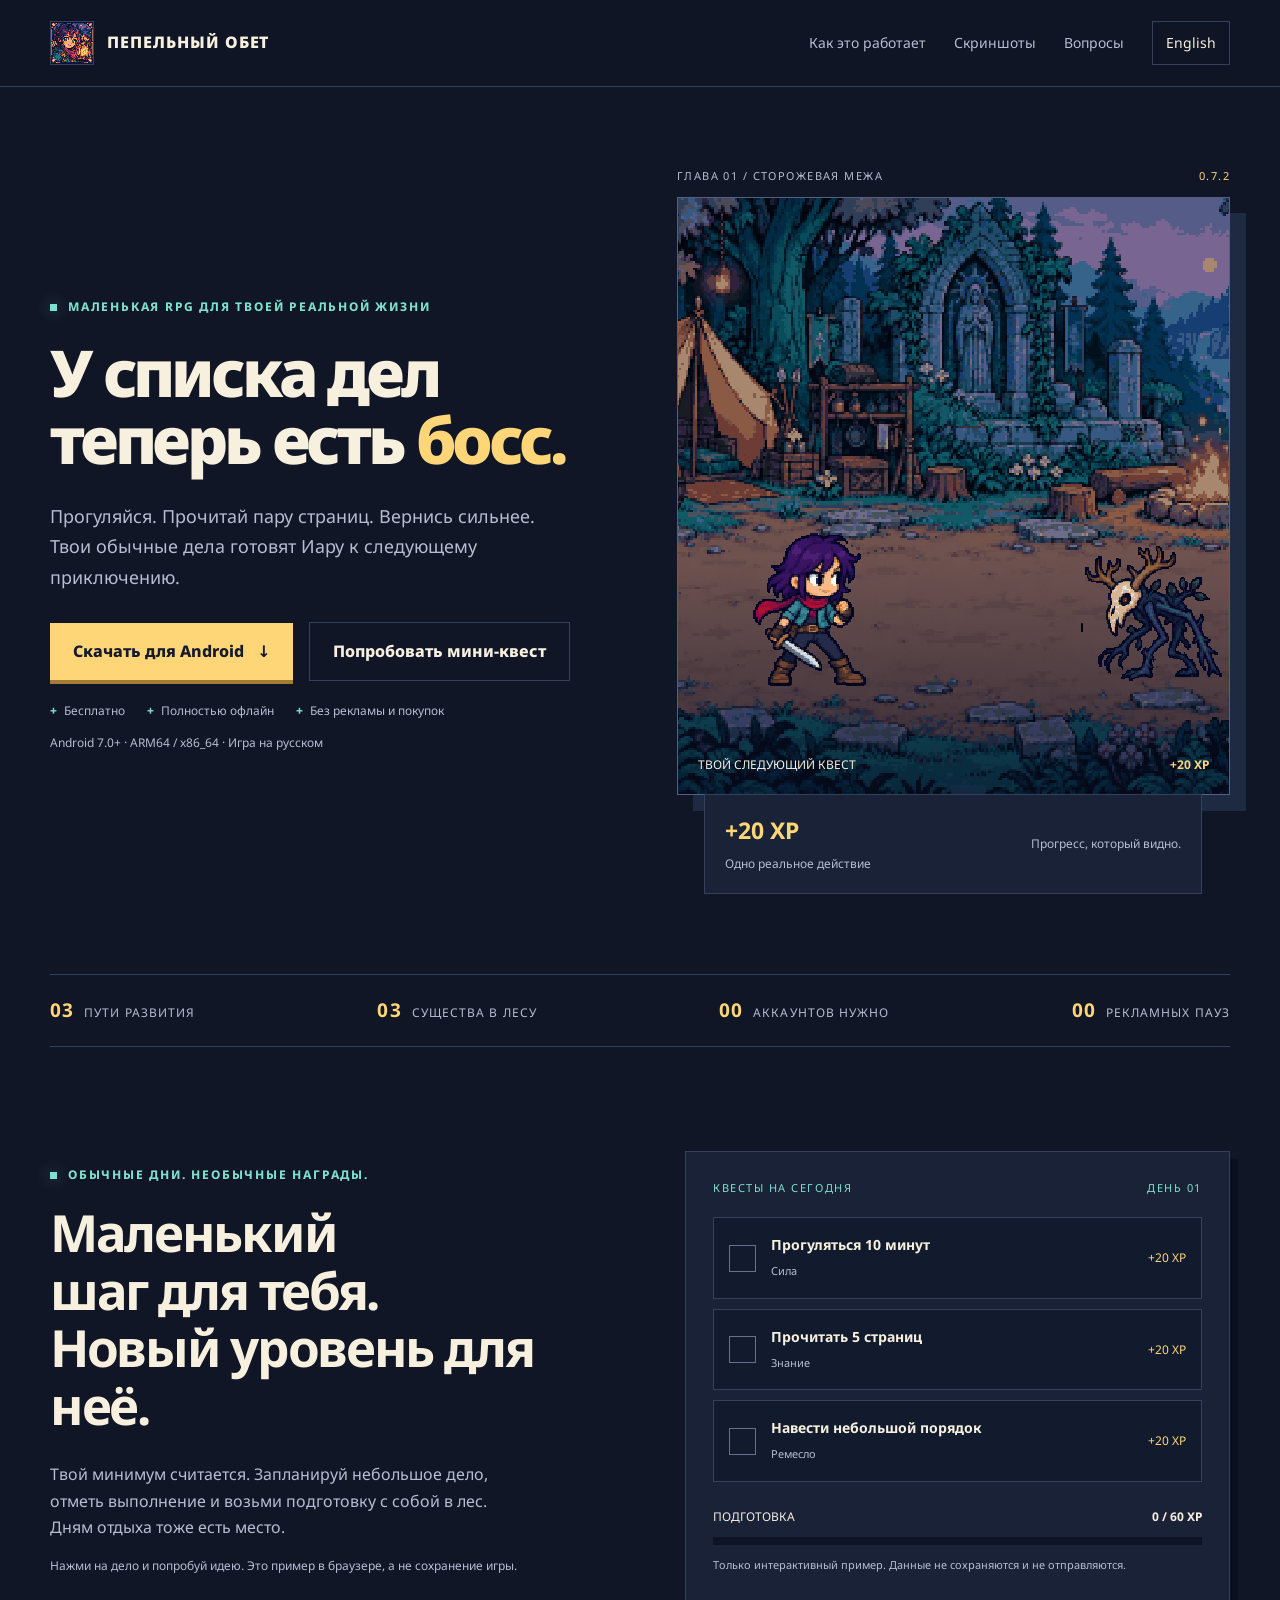
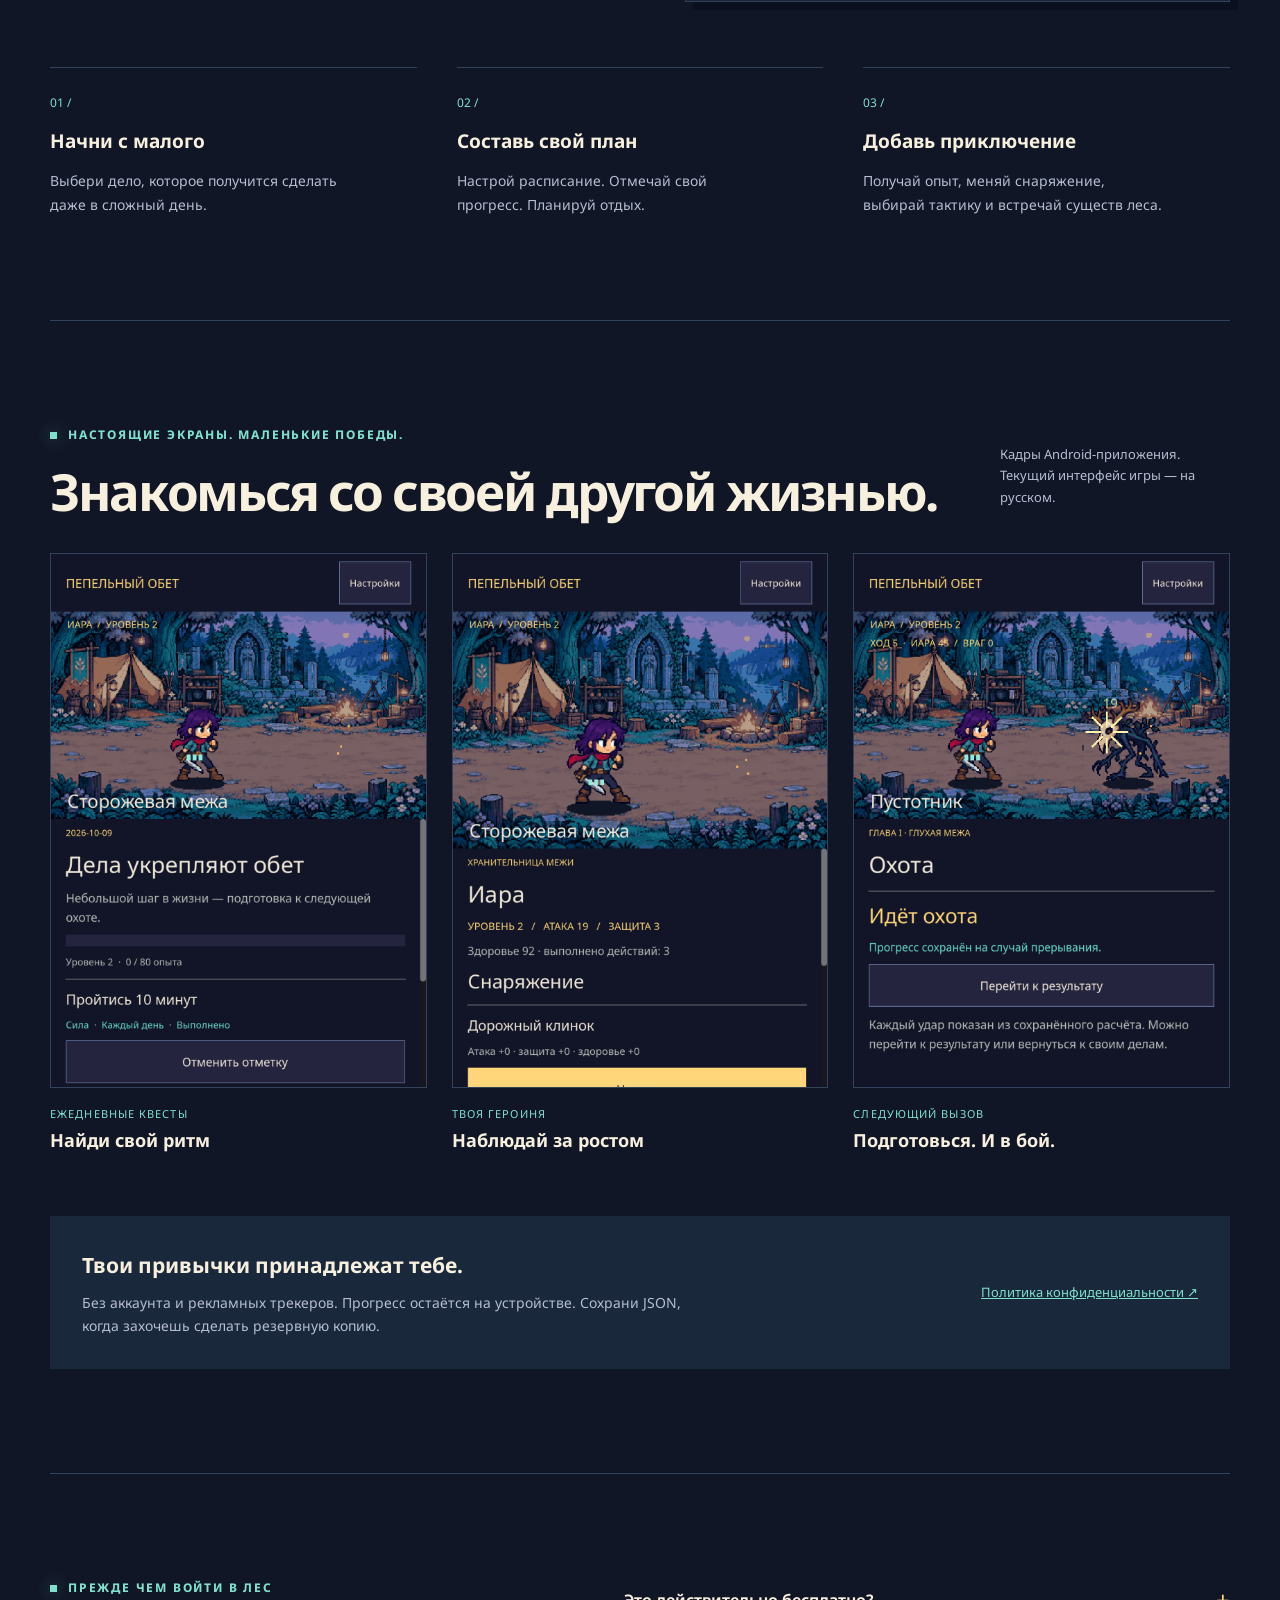
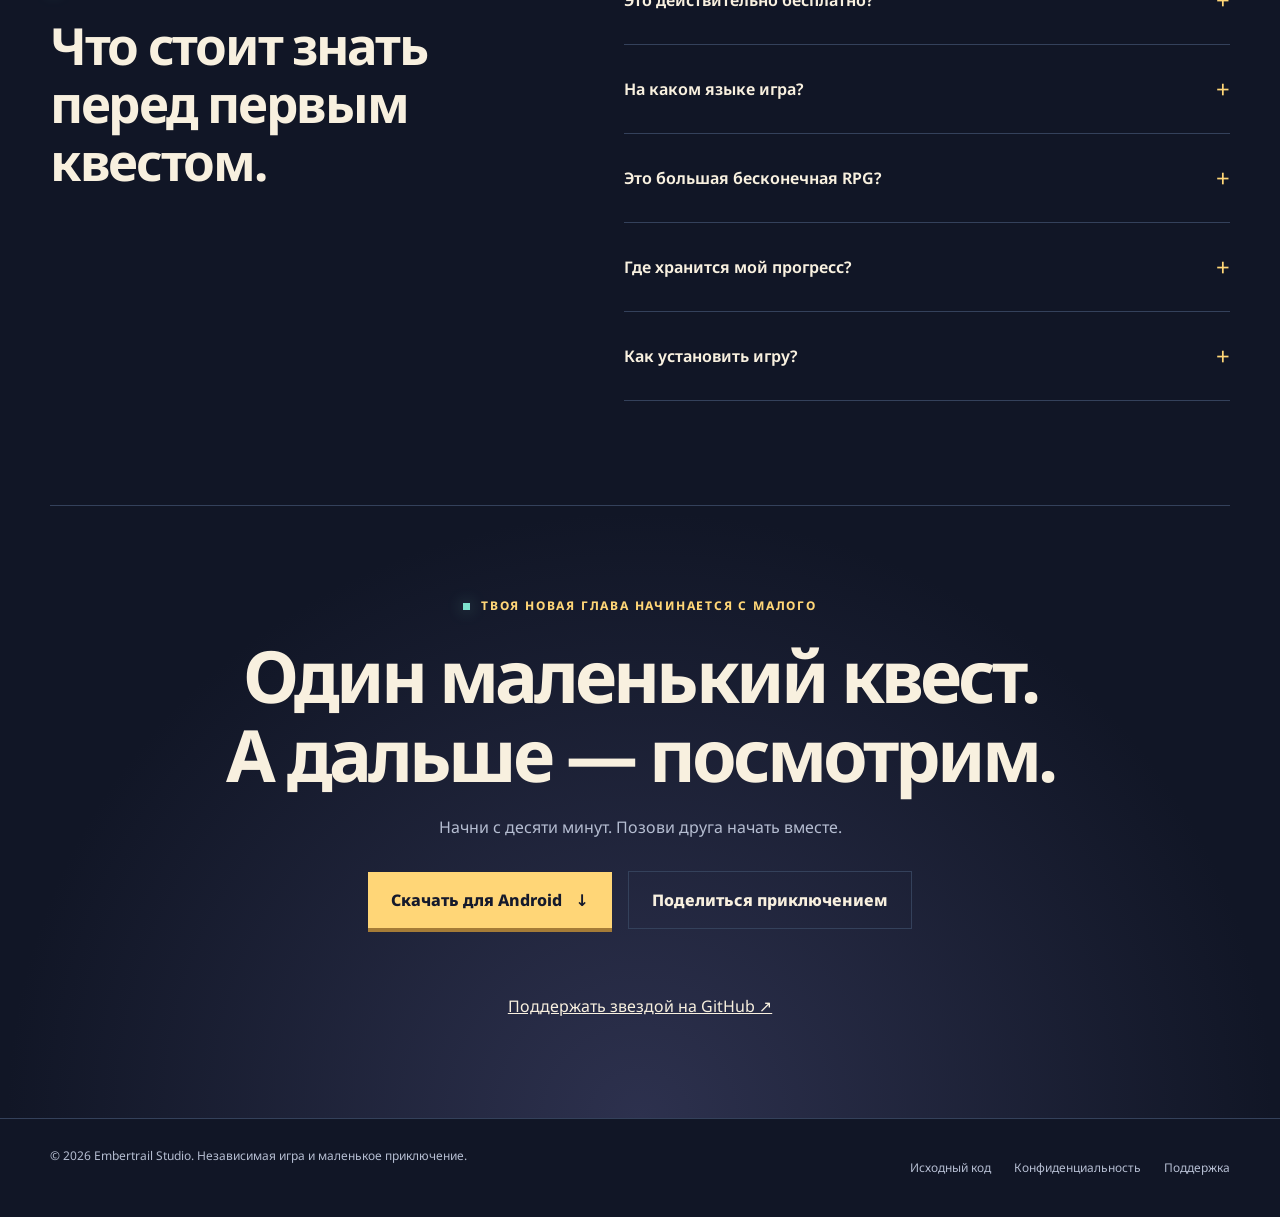
==== docs/ru/index.html @ c3248c34 "Create bilingual game landing and refresh GitHub presentation" ====
<!doctype html>
<html lang="ru">
<head>
<meta charset="utf-8"><meta name="viewport" content="width=device-width,initial-scale=1"><meta name="theme-color" content="#111626">
<title>Пепельный обет — у списка дел теперь есть босс.</title>
<meta name="description" content="Превращай реальные привычки в победы пиксельного героя. Бесплатная офлайн RPG для Android без рекламы и покупок.">
<link rel="canonical" href="https://edrystarz.github.io/ashen-oath/ru/">
<link rel="alternate" hreflang="en" href="https://edrystarz.github.io/ashen-oath/"><link rel="alternate" hreflang="ru" href="https://edrystarz.github.io/ashen-oath/ru/">
<meta property="og:type" content="website"><meta property="og:title" content="Пепельный обет — у списка дел теперь есть босс."><meta property="og:description" content="Маленькие реальные шаги. Победы пиксельного героя. Бесплатная офлайн RPG для Android."><meta property="og:url" content="https://edrystarz.github.io/ashen-oath/ru/"><meta property="og:image" content="https://edrystarz.github.io/ashen-oath/site-assets/social-card.png"><meta name="twitter:card" content="summary_large_image">
<link rel="icon" href="../site-assets/icon.png"><link rel="stylesheet" href="../site.css"><script src="../site.js" defer></script>
</head>
<body id="top" data-copied="Ссылка скопирована. Отправь её своей команде." data-share-fallback="Скопируй адрес и поделись приключением:">
<a class="skip" href="#main">Перейти к содержимому</a>
<header><nav class="wrap" aria-label="Основная навигация"><a class="brand" href="#top"><img src="../site-assets/icon.png" width="44" height="44" alt=""><span>ПЕПЕЛЬНЫЙ ОБЕТ</span></a><div class="nav-links"><a href="#quest">Как это работает</a><a href="#screens">Скриншоты</a><a href="#faq">Вопросы</a><a class="lang" href="../" lang="en">English</a></div></nav></header>
<main id="main"><div class="wrap">
<section class="hero"><div><div class="eyebrow">МАЛЕНЬКАЯ RPG ДЛЯ ТВОЕЙ РЕАЛЬНОЙ ЖИЗНИ</div><h1>У списка дел<br>теперь есть <span>босс.</span></h1><p class="intro">Прогуляйся. Прочитай пару страниц. Вернись сильнее. Твои обычные дела готовят Иару к следующему приключению.</p><div class="actions"><a class="button download" href="https://github.com/EdryStarz/ashen-oath/releases/download/v0.7.2/ashen-oath-0.7.2-release.apk">Скачать для Android <span aria-hidden="true">↓</span></a><a class="button secondary" href="#quest">Попробовать мини-квест</a></div><div class="facts"><span>Бесплатно</span><span>Полностью офлайн</span><span>Без рекламы и покупок</span></div><p class="small">Android 7.0+ · ARM64 / x86_64 · Игра на русском</p></div><div class="world" role="img" aria-label="Иара и лесное существо в пиксельном лагере"><div class="world-label"><span>ГЛАВА 01 / СТОРОЖЕВАЯ МЕЖА</span><span>0.7.2</span></div><div class="stage"><div class="sprite iara"></div><div class="sprite husk"></div><div class="stage-tag"><span>ТВОЙ СЛЕДУЮЩИЙ КВЕСТ</span><b>+20 XP</b></div></div><div class="world-note"><div><strong>+20 XP</strong><br><span>Одно реальное действие</span></div><span>Прогресс, который видно.</span></div></div></section>
<div class="ribbon"><span><b>03</b>Пути развития</span><span><b>03</b>Существа в лесу</span><span><b>00</b>Аккаунтов нужно</span><span><b>00</b>Рекламных пауз</span></div>
<section class="section" id="quest"><div class="quest-layout"><div class="quest-copy"><div class="eyebrow">ОБЫЧНЫЕ ДНИ. НЕОБЫЧНЫЕ НАГРАДЫ.</div><h2>Маленький шаг для тебя.<br>Новый уровень для неё.</h2><p>Твой минимум считается. Запланируй небольшое дело, отметь выполнение и возьми подготовку с собой в лес. Дням отдыха тоже есть место.</p><p class="small">Нажми на дело и попробуй идею. Это пример в браузере, а не сохранение игры.</p></div><div class="quest-box"><div class="quest-top"><span>КВЕСТЫ НА СЕГОДНЯ</span><span>ДЕНЬ 01</span></div>
<button type="button" class="quest" aria-pressed="false"><span class="quest-mark" aria-hidden="true">✓</span><span><strong>Прогуляться 10 минут</strong><em>Сила</em></span><span class="xp">+20 XP</span></button>
<button type="button" class="quest" aria-pressed="false"><span class="quest-mark" aria-hidden="true">✓</span><span><strong>Прочитать 5 страниц</strong><em>Знание</em></span><span class="xp">+20 XP</span></button>
<button type="button" class="quest" aria-pressed="false"><span class="quest-mark" aria-hidden="true">✓</span><span><strong>Навести небольшой порядок</strong><em>Ремесло</em></span><span class="xp">+20 XP</span></button>
<div class="progress-top"><span>ПОДГОТОВКА</span><strong id="xp-value" aria-live="polite">0 / 60 XP</strong></div><div class="xp-bar" role="progressbar" aria-label="Подготовка" aria-valuemin="0" aria-valuemax="60" aria-valuenow="0"><div class="xp-fill"></div></div><p class="demo-note">Только интерактивный пример. Данные не сохраняются и не отправляются.</p></div></div>
<div class="steps"><div><span class="step-number">01 /</span><h3>Начни с малого</h3><p>Выбери дело, которое получится сделать даже в сложный день.</p></div><div><span class="step-number">02 /</span><h3>Составь свой план</h3><p>Настрой расписание. Отмечай свой прогресс. Планируй отдых.</p></div><div><span class="step-number">03 /</span><h3>Добавь приключение</h3><p>Получай опыт, меняй снаряжение, выбирай тактику и встречай существ леса.</p></div></div></section>
<section class="section" id="screens"><div class="gallery-head"><div><div class="eyebrow">НАСТОЯЩИЕ ЭКРАНЫ. МАЛЕНЬКИЕ ПОБЕДЫ.</div><h2>Знакомься со своей другой жизнью.</h2></div><p>Кадры Android-приложения. Текущий интерфейс игры — на русском.</p></div><div class="screens">
<button class="screen" data-image="../site-assets/screen-habits.png" aria-label="Ежедневные квесты"><figure><img src="../site-assets/screen-habits.png" width="1080" height="1920" loading="lazy" alt="Планировщик привычек в Android-игре"></figure><small>ЕЖЕДНЕВНЫЕ КВЕСТЫ</small><b>Найди свой ритм</b></button>
<button class="screen" data-image="../site-assets/screen-hero.png" aria-label="Твоя героиня"><figure><img src="../site-assets/screen-hero.png" width="1080" height="1920" loading="lazy" alt="Иара и её снаряжение в Android-игре"></figure><small>ТВОЯ ГЕРОИНЯ</small><b>Наблюдай за ростом</b></button>
<button class="screen" data-image="../site-assets/screen-battle.png" aria-label="Бой"><figure><img src="../site-assets/screen-battle.png" width="1080" height="1920" loading="lazy" alt="Бой с лесным существом в Android-игре"></figure><small>СЛЕДУЮЩИЙ ВЫЗОВ</small><b>Подготовься. И в бой.</b></button></div>
<div class="privacy-strip"><div><h3>Твои привычки принадлежат тебе.</h3><p>Без аккаунта и рекламных трекеров. Прогресс остаётся на устройстве. Сохрани JSON, когда захочешь сделать резервную копию.</p></div><a href="../rustore/privacy-policy.html">Политика конфиденциальности ↗</a></div></section>
<section class="section faq-grid" id="faq"><div><div class="eyebrow">ПРЕЖДЕ ЧЕМ ВОЙТИ В ЛЕС</div><h2>Что стоит знать<br>перед первым квестом.</h2></div><div>
<details><summary>Это действительно бесплатно?</summary><p>Да. В этой версии нет рекламы, подписок и встроенных покупок.</p></details>
<details><summary>На каком языке игра?</summary><p>Сайт доступен на русском и английском. Текущий интерфейс Android-игры — на русском. Английского перевода самой игры в версии 0.7.2 пока нет.</p></details>
<details><summary>Это большая бесконечная RPG?</summary><p>Это небольшая первая глава: три существа, развитие героя, снаряжение и планировщик привычек. Мультиплеера, облачной синхронизации и напоминаний пока нет.</p></details>
<details><summary>Где хранится мой прогресс?</summary><p>На устройстве. Перед удалением приложения или переходом со старой debug-сборки на release экспортируй JSON через «Журнал». Без резервной копии удаление приложения приведёт к потере локального прогресса.</p></details>
<details><summary>Как установить игру?</summary><p>Скачай APK из нашего релиза GitHub, открой его на совместимом Android-устройстве и разреши установку из этого источника, если Android попросит. Нужны Android 7.0+ и 64-битное ARM- или x86-устройство.</p></details>
</div></section></div>
<section class="closing"><div class="wrap"><div class="eyebrow">ТВОЯ НОВАЯ ГЛАВА НАЧИНАЕТСЯ С МАЛОГО</div><h2>Один маленький квест.<br>А дальше — посмотрим.</h2><p>Начни с десяти минут. Позови друга начать вместе.</p><div class="actions"><a class="button download" href="https://github.com/EdryStarz/ashen-oath/releases/download/v0.7.2/ashen-oath-0.7.2-release.apk">Скачать для Android <span aria-hidden="true">↓</span></a><button class="button secondary share" type="button">Поделиться приключением</button></div><p class="share-status" role="status" aria-live="polite"></p><a href="https://github.com/EdryStarz/ashen-oath">Поддержать звездой на GitHub ↗</a></div></section>
</main><footer><div class="wrap footer-row"><span>© 2026 Embertrail Studio. Независимая игра и маленькое приключение.</span><div class="footer-links"><a href="https://github.com/EdryStarz/ashen-oath">Исходный код</a><a href="../rustore/privacy-policy.html">Конфиденциальность</a><a href="mailto:edrystars@gmail.com">Поддержка</a></div></div></footer>
<dialog id="screenshot-dialog"><img alt=""><button type="button" data-close>Закрыть скриншот</button></dialog>
</body></html>
---- docs/site.css ----
@font-face{font-family:Oath;src:url('site-assets/NotoSans.ttf') format('truetype');font-display:swap;font-weight:100 900}
:root{--bg:#111626;--panel:#192237;--ink:#f8f0df;--muted:#b5bdd1;--gold:#ffd677;--mint:#7de1cd;--line:#34415b;--pink:#ed719d;color-scheme:dark}
*{box-sizing:border-box}html{scroll-behavior:smooth;scroll-padding-top:95px}body{margin:0;background:var(--bg);color:var(--ink);font:16px/1.65 Oath,system-ui,sans-serif}button,a{-webkit-tap-highlight-color:transparent}a{color:inherit}button{font:inherit}button,a{touch-action:manipulation}button{cursor:pointer}a:focus-visible,button:focus-visible{outline:3px solid var(--mint);outline-offset:6px}button:disabled{cursor:default}img{max-width:100%;height:auto}.wrap{width:min(1180px,calc(100% - 64px));margin:auto}.skip{position:fixed;top:-80px;left:20px;z-index:20;background:var(--gold);color:var(--bg);padding:12px}.skip:focus{top:10px}
header{border-bottom:1px solid var(--line);background:#111626ed;position:sticky;top:0;z-index:10;backdrop-filter:blur(14px)}nav{min-height:86px;display:flex;align-items:center;justify-content:space-between;gap:24px}.brand{display:flex;align-items:center;gap:13px;text-decoration:none;font-weight:850;letter-spacing:.06em;line-height:1.2}.brand img{width:44px;height:44px;image-rendering:pixelated;border:1px solid var(--line)}.nav-links{display:flex;align-items:center;gap:28px}.nav-links>a{font-size:14px;text-decoration:none;color:var(--muted)}.nav-links>a:hover{color:var(--gold)}.lang{padding:8px 13px;border:1px solid var(--line);color:var(--ink)!important;min-height:44px;display:grid;place-items:center}.eyebrow{font-size:12px;font-weight:750;letter-spacing:.15em;color:var(--mint);text-transform:uppercase}.eyebrow:before{content:'';display:inline-block;width:7px;height:7px;background:var(--mint);margin-right:11px;box-shadow:0 0 16px #7de1cd70}
.hero{display:grid;grid-template-columns:1.05fr 1fr;gap:46px;align-items:center;padding:80px 0 58px}.hero h1{font-size:clamp(3.2rem,5.7vw,5.5rem);line-height:1.03;letter-spacing:-.065em;margin:23px 0 28px;font-weight:850;text-wrap:balance}.hero h1 span{color:var(--gold)}html:lang(ru) .hero h1{font-size:clamp(2.8rem,5.05vw,5rem)}.intro{font-size:18px;color:var(--muted);max-width:490px;line-height:1.7}.actions{display:flex;flex-wrap:wrap;align-items:center;gap:16px;margin:30px 0 18px}.button{min-height:56px;padding:15px 23px;display:inline-flex;align-items:center;justify-content:center;gap:13px;background:var(--gold);color:#151a2c;text-decoration:none;border:0;font-weight:800;box-shadow:0 4px 0 #a57c37;transition:transform .18s,background .18s}.button:hover{transform:translateY(-2px);background:#ffe4a4}.button svg{width:18px;height:18px;flex-shrink:0}.button.secondary{background:transparent;color:var(--ink);box-shadow:none;border:1px solid var(--line)}.small{font-size:12px;color:var(--muted)}.facts{display:flex;gap:22px;flex-wrap:wrap;font-size:12px;color:var(--muted);margin:20px 0 8px}.facts span:before{content:'+';color:var(--mint);font-weight:800;margin-right:7px}
.world{position:relative;min-width:0}.world-label{display:flex;justify-content:space-between;gap:12px;font-size:11px;letter-spacing:.13em;color:var(--muted);margin-bottom:12px}.world-label span:last-child{color:var(--gold)}.stage{aspect-ratio:1/1.08;position:relative;overflow:hidden;border:1px solid #526084;background:url('site-assets/camp.png') center/cover;image-rendering:pixelated;box-shadow:16px 16px 0 #1e2942}.stage:after{content:'';position:absolute;inset:0;pointer-events:none;background:linear-gradient(transparent 60%,#080e2490)}.sprite{position:absolute;width:144px;height:128px;background:url('site-assets/actors.png');background-size:576px 256px;image-rendering:pixelated;z-index:1;transform-origin:bottom center}.iara{left:11%;bottom:17%;transform:scale(1.5);animation:breathe 2.4s steps(2,end) infinite}.husk{right:0;bottom:18%;background-position:0 -128px;transform:scale(-1.35,1.35)}.stage-tag{position:absolute;bottom:19px;left:20px;right:20px;display:flex;justify-content:space-between;gap:10px;font-size:12px;z-index:2}.stage-tag b{color:var(--gold)}.world-note{position:relative;display:flex;align-items:center;justify-content:space-between;gap:15px;background:var(--panel);border:1px solid var(--line);padding:17px 20px;width:90%;margin:-1px auto 0;z-index:3}.world-note strong{color:var(--gold);font-size:23px}.world-note span{font-size:12px;color:var(--muted)}@keyframes breathe{50%{transform:translateY(-3px) scale(1.5)}}
.ribbon{border-top:1px solid var(--line);border-bottom:1px solid var(--line);margin:22px 0 0;display:flex;justify-content:space-between;gap:18px;padding:20px 0;color:var(--muted);font-size:12px;letter-spacing:.09em;text-transform:uppercase}.ribbon b{color:var(--gold);font-size:19px;margin-right:10px}.section{padding:104px 0;border-bottom:1px solid var(--line)}.section h2{font-size:clamp(2rem,4vw,3.5rem);line-height:1.13;letter-spacing:-.045em;margin:19px 0 26px;text-wrap:balance}.section p{color:var(--muted)}.quest-layout{display:grid;grid-template-columns:1fr 1fr;gap:90px;align-items:center}.quest-copy p{max-width:470px}.quest-box{background:var(--panel);border:1px solid var(--line);padding:27px;box-shadow:8px 8px 0 #0b1020}.quest-top{display:flex;align-items:center;justify-content:space-between;margin-bottom:20px;font-size:11px;letter-spacing:.14em;color:var(--mint)}.quest{display:flex;align-items:center;gap:15px;width:100%;min-height:75px;background:#121b2e;border:1px solid var(--line);color:var(--ink);padding:15px;text-align:left;margin:10px 0;transition:border-color .18s}.quest:hover{border-color:var(--gold)}.quest-mark{width:27px;height:27px;border:1px solid #66728b;display:grid;place-items:center;flex-shrink:0;color:transparent}.quest[aria-pressed=true] .quest-mark{background:var(--mint);color:#111626;border-color:var(--mint)}.quest[aria-pressed=true]{border-color:#7de1cd70}.quest strong{font-size:14px;display:block}.quest em{font-style:normal;font-size:11px;color:var(--muted)}.xp{margin-left:auto;color:var(--gold);font-size:12px;white-space:nowrap}.progress-top{display:flex;justify-content:space-between;gap:10px;font-size:12px;margin:25px 0 10px}.xp-bar{height:8px;background:#0d1425}.xp-fill{height:100%;width:0;background:var(--mint);transition:width .25s}.demo-note{font-size:11px!important;margin-bottom:0}.steps{display:grid;grid-template-columns:repeat(3,1fr);gap:40px;margin-top:65px}.steps div{border-top:1px solid var(--line);padding-top:20px}.step-number{font-size:12px;color:var(--mint)}.steps h3{font-size:19px;margin:12px 0}.steps p{font-size:14px;margin:0;max-width:300px}.gallery-head{display:flex;justify-content:space-between;align-items:end;gap:32px;margin-bottom:32px}.gallery-head h2{margin-bottom:0}.gallery-head p{font-size:13px;max-width:230px}.screens{display:grid;grid-template-columns:repeat(3,1fr);gap:25px}.screen{padding:0;text-align:left;border:0;background:none;color:var(--ink);min-width:0}.screen figure{margin:0;overflow:hidden;max-height:535px;background:var(--panel);border:1px solid var(--line);transition:transform .2s,border-color .2s}.screen:hover figure{transform:translateY(-5px);border-color:var(--gold)}.screen img{display:block;width:100%;height:auto}.screen small{display:block;color:var(--mint);font-size:11px;margin-top:17px;letter-spacing:.1em}.screen b{display:block;font-size:18px;margin-top:3px}.privacy-strip{display:flex;justify-content:space-between;align-items:center;gap:45px;margin-top:60px;background:#19283a;padding:32px}.privacy-strip h3{margin:0 0 8px;font-size:21px}.privacy-strip p{margin:0;font-size:14px;max-width:630px}.privacy-strip a{color:var(--mint);font-size:13px;white-space:nowrap}.faq-grid{display:grid;grid-template-columns:1fr 1.25fr;gap:90px}details{border-bottom:1px solid var(--line);padding:22px 0}details:first-child{padding-top:0}summary{cursor:pointer;font-weight:650;font-size:16px;list-style:none;display:flex;justify-content:space-between;gap:20px;min-height:44px;align-items:center}summary::-webkit-details-marker{display:none}summary:after{content:'+';color:var(--gold);font-size:24px;font-weight:400}details[open] summary:after{content:'−'}details p{font-size:14px;margin:12px 0 0}.closing{padding:90px 0;text-align:center;background:radial-gradient(ellipse at bottom,#2d314e,transparent 70%)}.closing h2{font-size:clamp(2.5rem,6vw,4.5rem);letter-spacing:-.055em;line-height:1.1;margin:20px 0}.closing p{color:var(--muted)}.closing .actions{justify-content:center}.closing .eyebrow{color:var(--gold)}footer{border-top:1px solid var(--line);padding:27px 0;font-size:12px;color:var(--muted)}.footer-row{display:flex;justify-content:space-between;gap:24px;flex-wrap:wrap}.footer-links{display:flex;gap:23px;flex-wrap:wrap}.footer-links a{text-decoration:none}.footer-links a:hover{color:var(--gold)}.share-status{min-height:25px;font-size:12px;color:var(--mint)!important}dialog{width:min(540px,95vw);max-height:94dvh;padding:16px;border:1px solid var(--line);background:var(--bg);color:var(--ink)}dialog::backdrop{background:#050918e8}dialog img{display:block;width:100%;max-height:80dvh;object-fit:contain}dialog button{background:var(--panel);color:var(--ink);border:1px solid var(--line);padding:10px 18px;min-height:44px;display:block;margin:12px 0 0 auto}
@media(min-width:1550px){.hero{padding-top:100px;padding-bottom:90px}}@media(max-width:960px){.hero{gap:30px}.hero h1{font-size:3.6rem}.stage{aspect-ratio:.9/1}.iara{left:0;transform:scale(1.15);animation:none}.husk{right:-45px;transform:scale(-1.1,1.1)}.quest-layout,.faq-grid{gap:40px}.intro{font-size:16px}.nav-links{gap:18px}.steps{gap:24px}}@media(max-width:700px){.wrap{width:calc(100% - 40px)}nav{min-height:72px;gap:12px}.brand{font-size:12px}.brand img{width:36px;height:36px}.nav-links>a:not(.lang){display:none}.nav-links{gap:0}.hero{grid-template-columns:1fr;gap:42px;padding:45px 0}.hero h1,html:lang(ru) .hero h1{font-size:clamp(3rem,11vw,4.4rem);margin-top:20px;max-width:570px}.intro{font-size:16px;max-width:490px}.actions .button{font-size:14px}.facts{gap:17px}.stage{aspect-ratio:1.2/1;max-height:470px}.world{margin-right:8px}.world-note{padding:14px 15px}.iara{left:10%;transform:scale(1.35)}.husk{right:0;transform:scale(-1.25,1.25)}.ribbon{flex-wrap:wrap;gap:15px;padding:20px 0}.ribbon span{width:calc(50% - 12px);font-size:10px}.ribbon b{font-size:17px}.section{padding:65px 0}.quest-layout,.faq-grid{grid-template-columns:1fr;gap:30px}.quest-box{padding:20px}.steps{grid-template-columns:1fr;gap:22px;margin-top:35px}.steps p{max-width:none}.gallery-head{display:block}.gallery-head p{max-width:none;margin-top:20px}.screens{gap:12px;grid-template-columns:repeat(3,minmax(0,1fr))}.screen figure{max-height:280px}.screen b{font-size:13px}.screen small{font-size:9px;letter-spacing:.03em}.privacy-strip{display:block;padding:24px;margin-top:35px}.privacy-strip a{display:inline-block;margin-top:18px}.closing{padding:65px 0}.footer-row{gap:20px}.closing .button{min-width:190px}.eyebrow{font-size:10px}.section h2{font-size:2.4rem}.world-label{font-size:10px}}
@media(prefers-reduced-motion:reduce){html{scroll-behavior:auto}*,*:before,*:after{animation:none!important;transition:none!important}}

.nav-links>a{min-height:44px;display:inline-flex;align-items:center}.footer-links a{min-height:44px;display:inline-flex;align-items:center}.closing>.wrap>a{display:inline-flex;align-items:center;min-height:44px}@media(max-width:380px){.brand{font-size:10px;gap:8px}.brand img{width:32px;height:32px}.lang{font-size:12px;padding:8px 10px}}
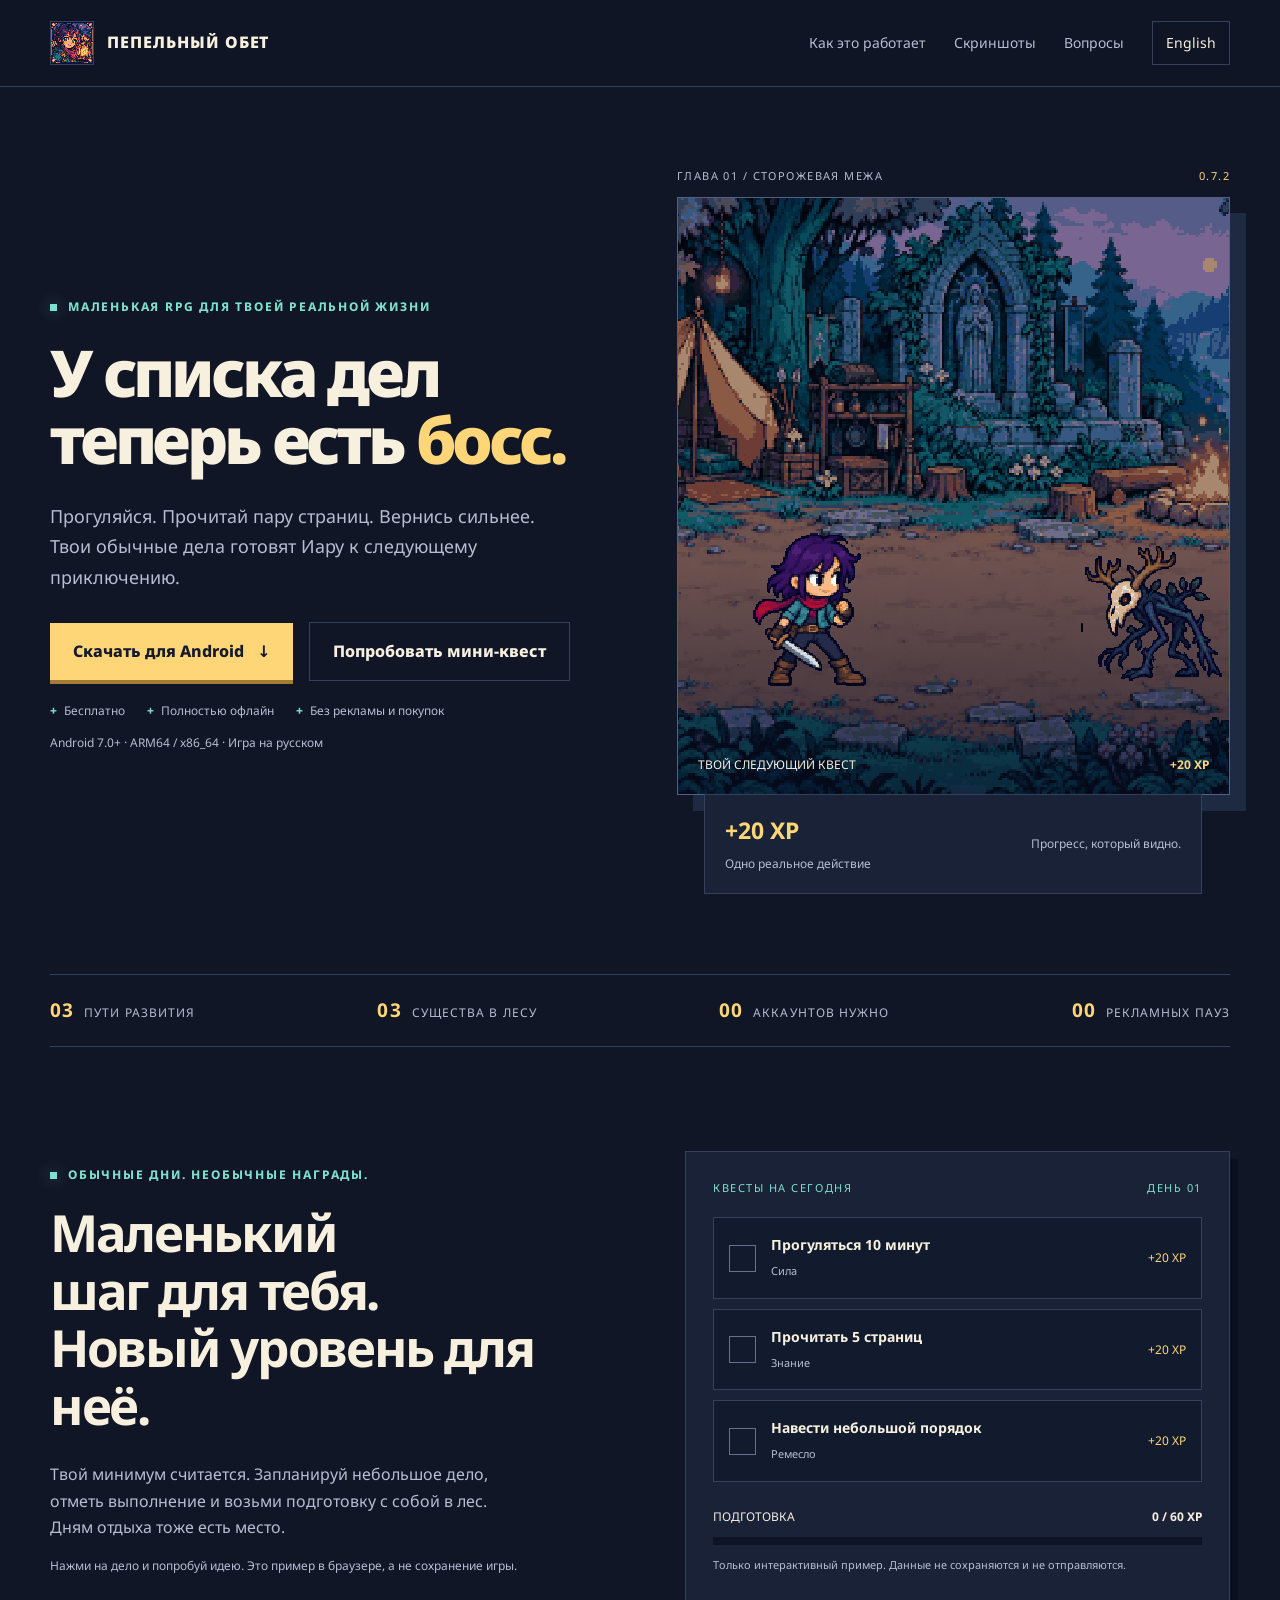
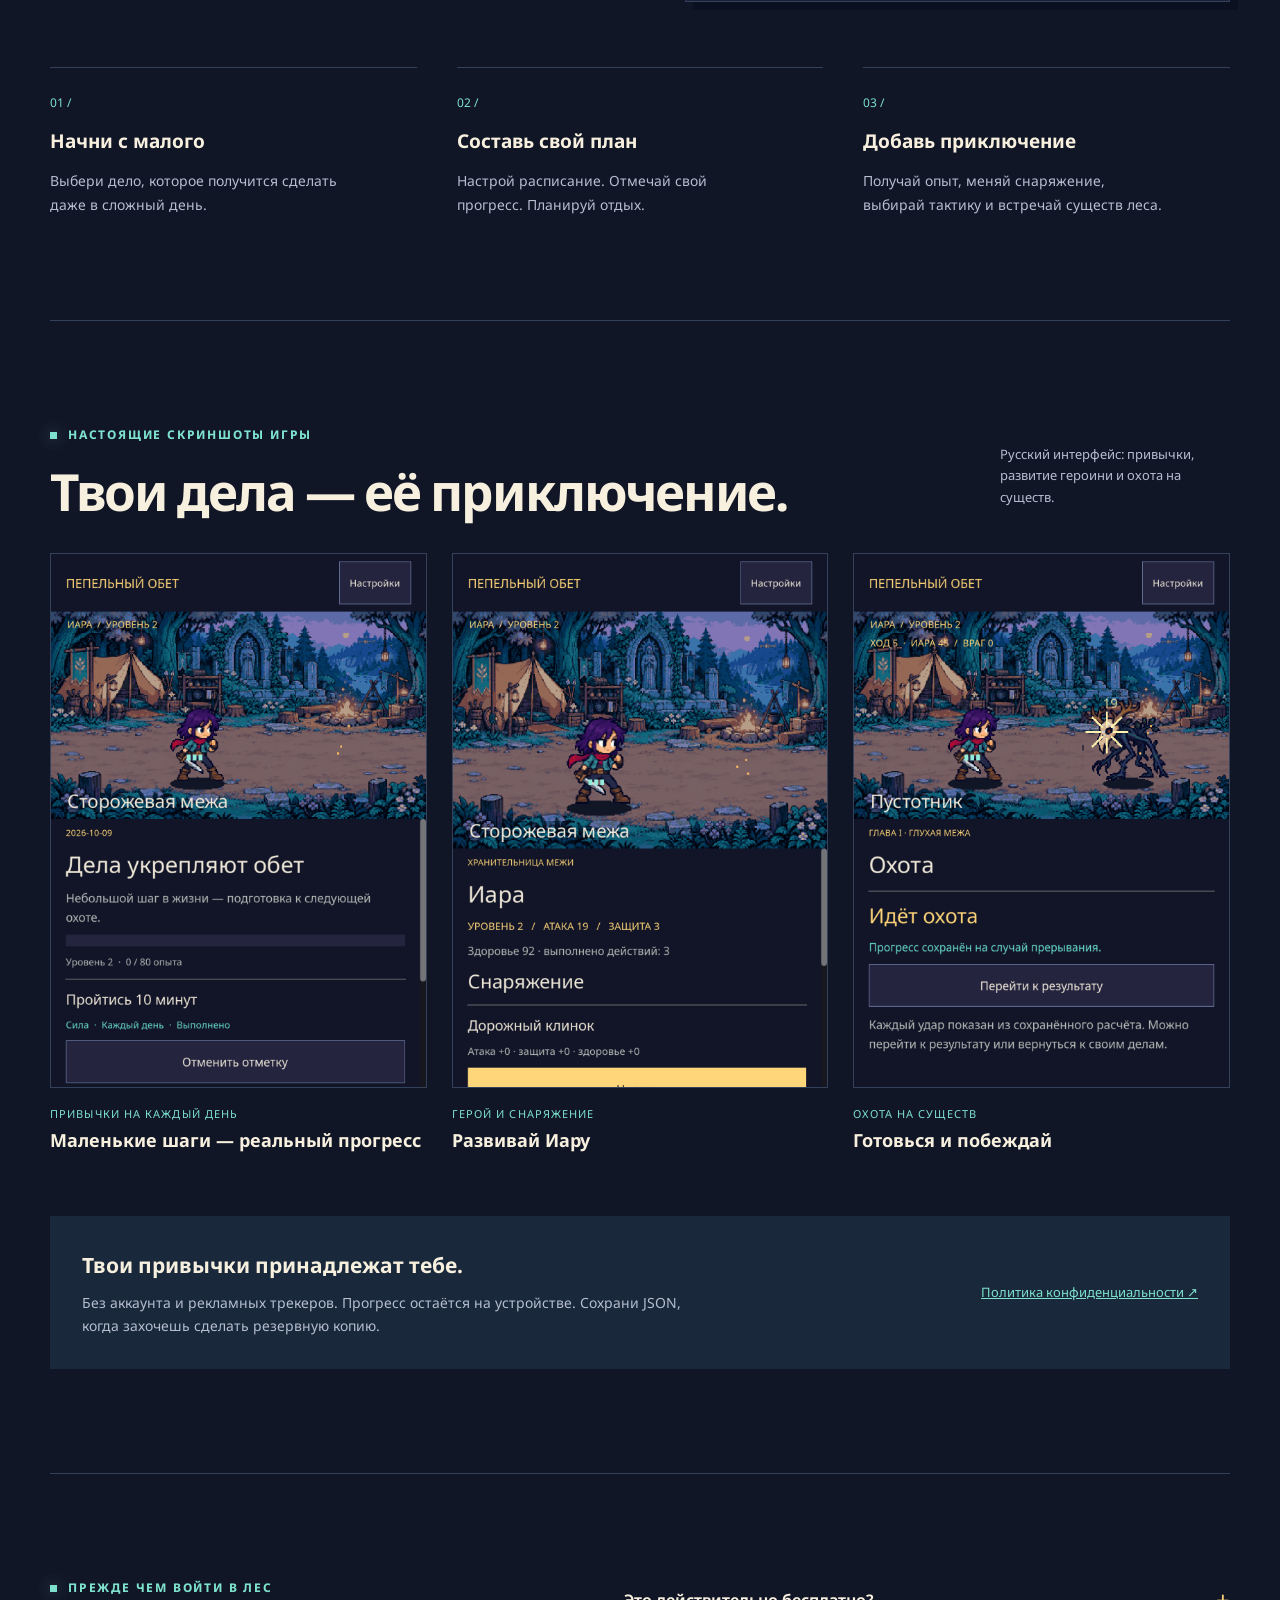
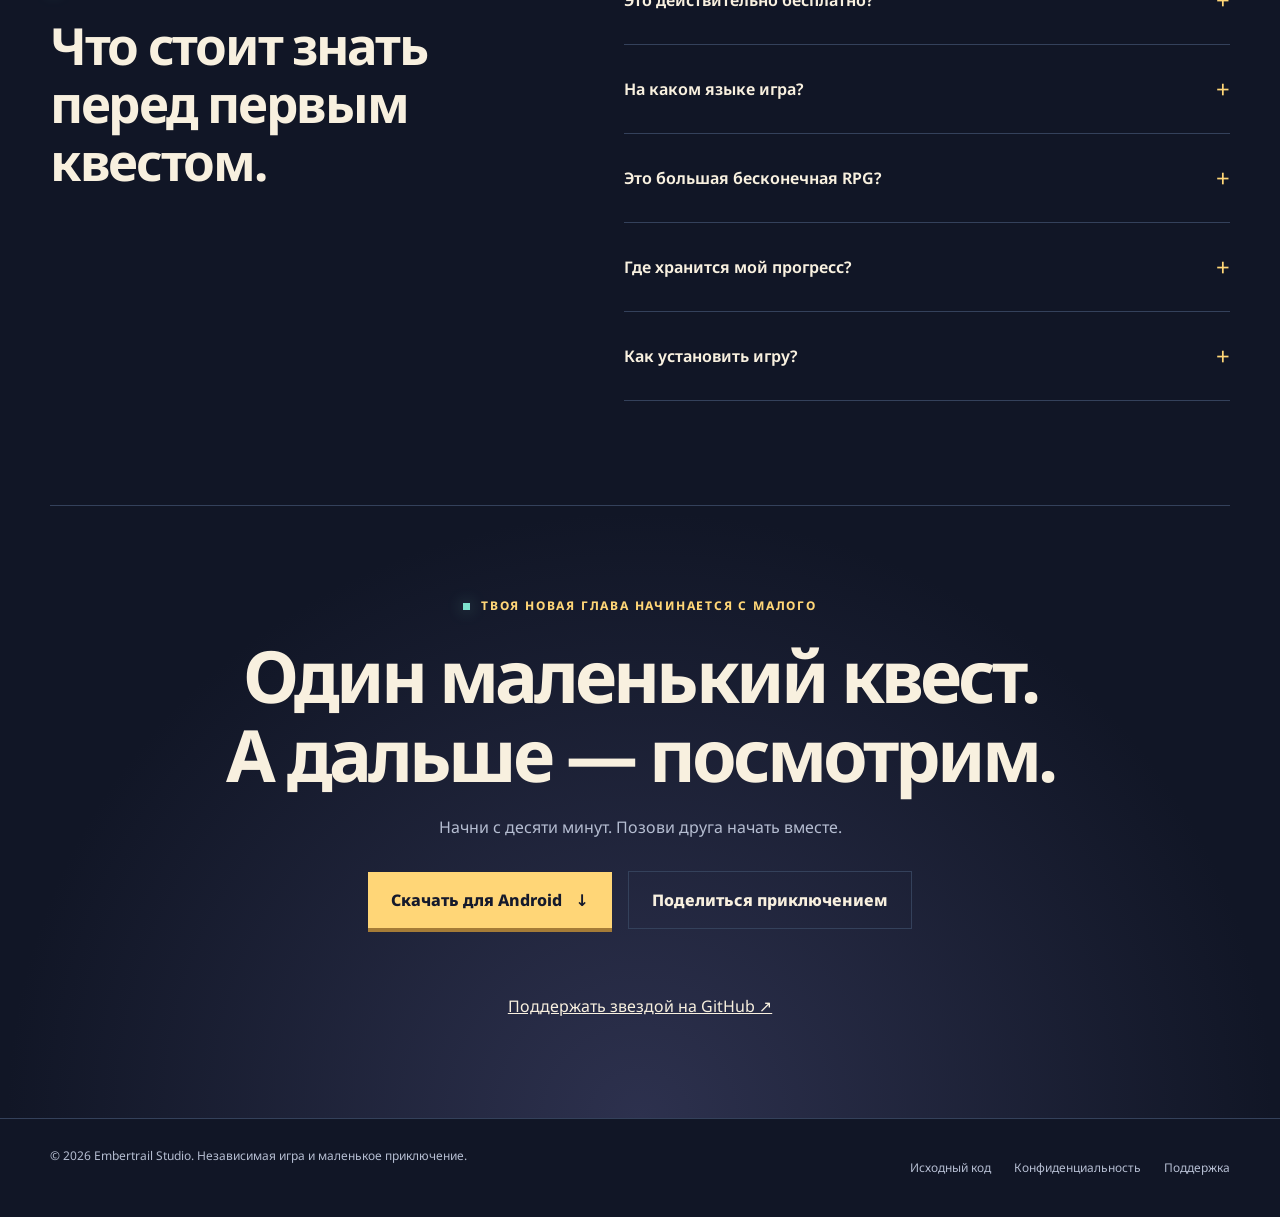
==== commit 8bbb8b7c: "Use Russian captions for game screenshots on both landing pages" ====
--- a/docs/ru/index.html
+++ b/docs/ru/index.html
@@ -21,10 +21,10 @@
 <button type="button" class="quest" aria-pressed="false"><span class="quest-mark" aria-hidden="true">✓</span><span><strong>Навести небольшой порядок</strong><em>Ремесло</em></span><span class="xp">+20 XP</span></button>
 <div class="progress-top"><span>ПОДГОТОВКА</span><strong id="xp-value" aria-live="polite">0 / 60 XP</strong></div><div class="xp-bar" role="progressbar" aria-label="Подготовка" aria-valuemin="0" aria-valuemax="60" aria-valuenow="0"><div class="xp-fill"></div></div><p class="demo-note">Только интерактивный пример. Данные не сохраняются и не отправляются.</p></div></div>
 <div class="steps"><div><span class="step-number">01 /</span><h3>Начни с малого</h3><p>Выбери дело, которое получится сделать даже в сложный день.</p></div><div><span class="step-number">02 /</span><h3>Составь свой план</h3><p>Настрой расписание. Отмечай свой прогресс. Планируй отдых.</p></div><div><span class="step-number">03 /</span><h3>Добавь приключение</h3><p>Получай опыт, меняй снаряжение, выбирай тактику и встречай существ леса.</p></div></div></section>
-<section class="section" id="screens"><div class="gallery-head"><div><div class="eyebrow">НАСТОЯЩИЕ ЭКРАНЫ. МАЛЕНЬКИЕ ПОБЕДЫ.</div><h2>Знакомься со своей другой жизнью.</h2></div><p>Кадры Android-приложения. Текущий интерфейс игры — на русском.</p></div><div class="screens">
-<button class="screen" data-image="../site-assets/screen-habits.png" aria-label="Ежедневные квесты"><figure><img src="../site-assets/screen-habits.png" width="1080" height="1920" loading="lazy" alt="Планировщик привычек в Android-игре"></figure><small>ЕЖЕДНЕВНЫЕ КВЕСТЫ</small><b>Найди свой ритм</b></button>
-<button class="screen" data-image="../site-assets/screen-hero.png" aria-label="Твоя героиня"><figure><img src="../site-assets/screen-hero.png" width="1080" height="1920" loading="lazy" alt="Иара и её снаряжение в Android-игре"></figure><small>ТВОЯ ГЕРОИНЯ</small><b>Наблюдай за ростом</b></button>
-<button class="screen" data-image="../site-assets/screen-battle.png" aria-label="Бой"><figure><img src="../site-assets/screen-battle.png" width="1080" height="1920" loading="lazy" alt="Бой с лесным существом в Android-игре"></figure><small>СЛЕДУЮЩИЙ ВЫЗОВ</small><b>Подготовься. И в бой.</b></button></div>
+<section class="section" id="screens"><div class="gallery-head" lang="ru"><div><div class="eyebrow">НАСТОЯЩИЕ СКРИНШОТЫ ИГРЫ</div><h2>Твои дела — её приключение.</h2></div><p>Русский интерфейс: привычки, развитие героини и охота на существ.</p></div><div class="screens" lang="ru">
+<button class="screen" data-image="../site-assets/screen-habits.png" aria-label="Привычки на каждый день"><figure><img src="../site-assets/screen-habits.png" width="1080" height="1920" loading="lazy" alt="Планировщик привычек с русским интерфейсом"></figure><small>ПРИВЫЧКИ НА КАЖДЫЙ ДЕНЬ</small><b>Маленькие шаги — реальный прогресс</b></button>
+<button class="screen" data-image="../site-assets/screen-hero.png" aria-label="Иара и её снаряжение"><figure><img src="../site-assets/screen-hero.png" width="1080" height="1920" loading="lazy" alt="Иара, уровень героя и снаряжение на русском"></figure><small>ГЕРОЙ И СНАРЯЖЕНИЕ</small><b>Развивай Иару</b></button>
+<button class="screen" data-image="../site-assets/screen-battle.png" aria-label="Охота на существ"><figure><img src="../site-assets/screen-battle.png" width="1080" height="1920" loading="lazy" alt="Охота на Пустотника с русским интерфейсом"></figure><small>ОХОТА НА СУЩЕСТВ</small><b>Готовься и побеждай</b></button></div>
 <div class="privacy-strip"><div><h3>Твои привычки принадлежат тебе.</h3><p>Без аккаунта и рекламных трекеров. Прогресс остаётся на устройстве. Сохрани JSON, когда захочешь сделать резервную копию.</p></div><a href="../rustore/privacy-policy.html">Политика конфиденциальности ↗</a></div></section>
 <section class="section faq-grid" id="faq"><div><div class="eyebrow">ПРЕЖДЕ ЧЕМ ВОЙТИ В ЛЕС</div><h2>Что стоит знать<br>перед первым квестом.</h2></div><div>
 <details><summary>Это действительно бесплатно?</summary><p>Да. В этой версии нет рекламы, подписок и встроенных покупок.</p></details>
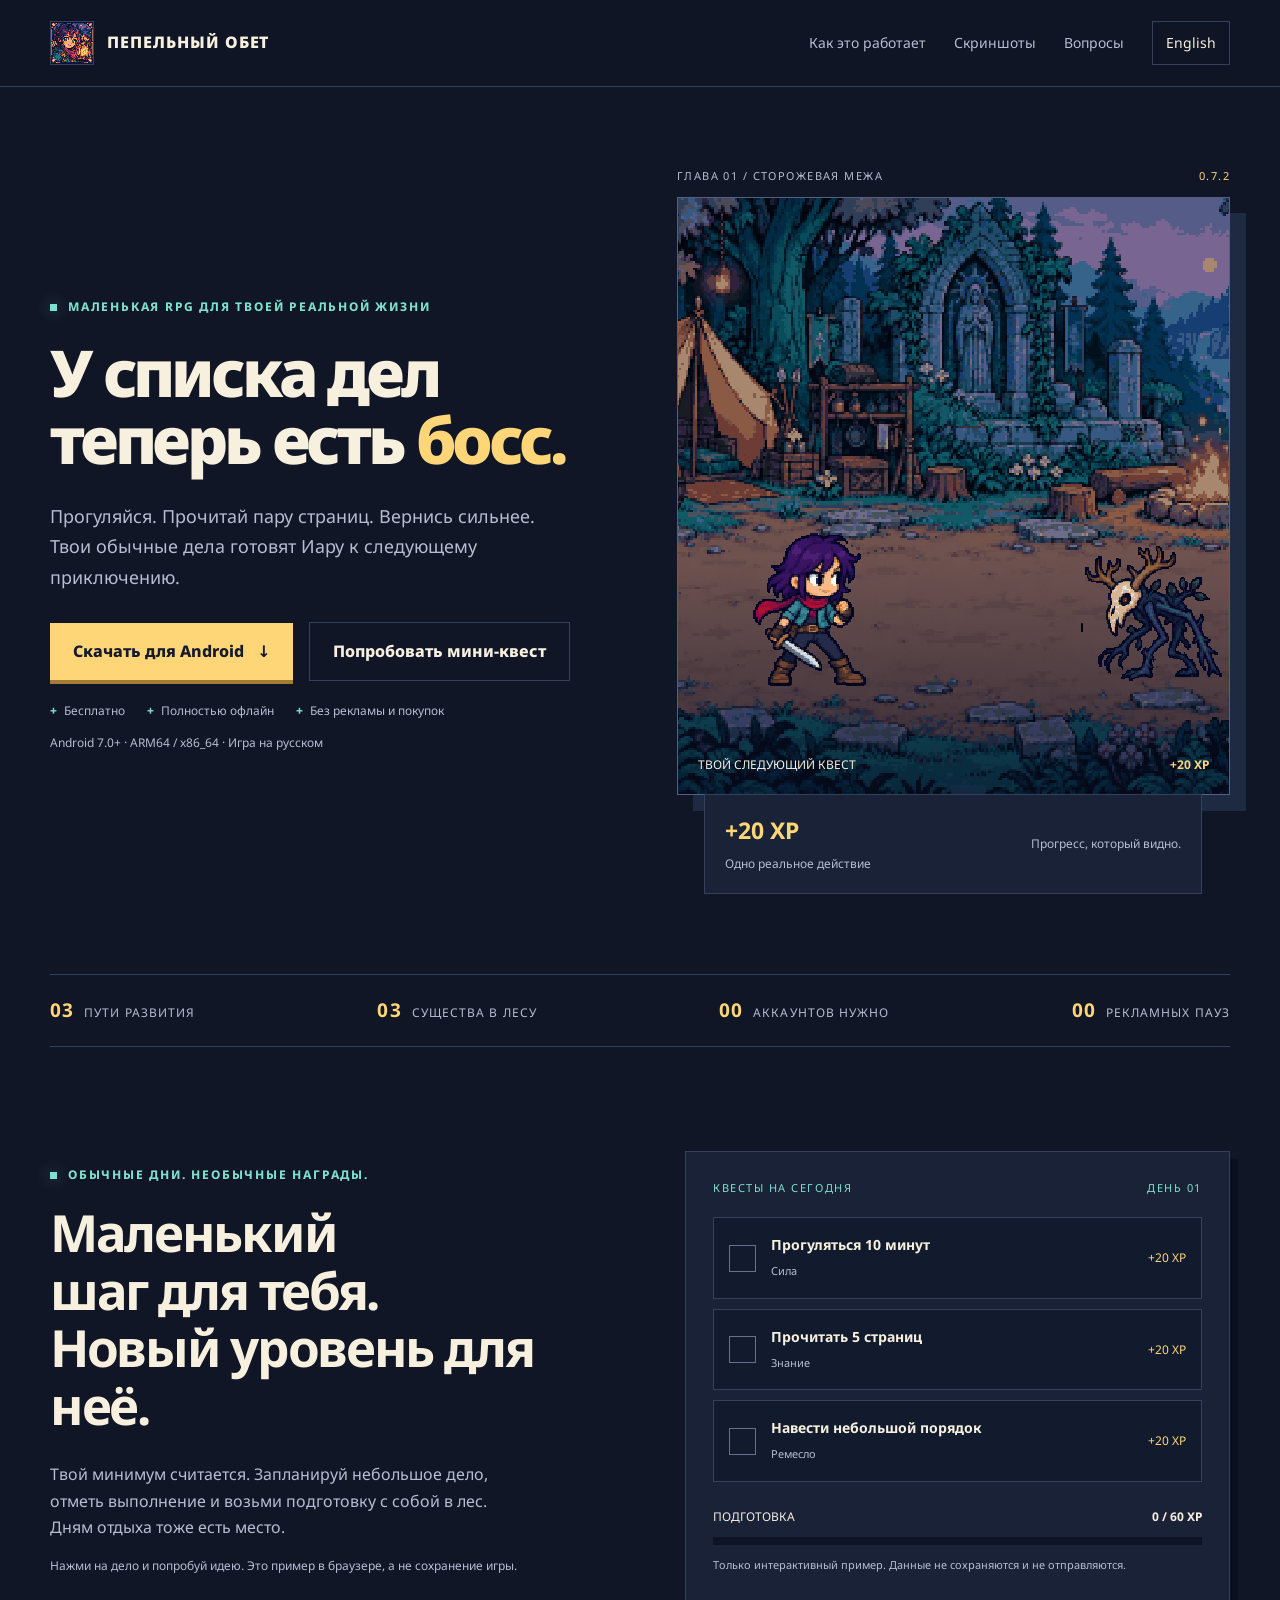
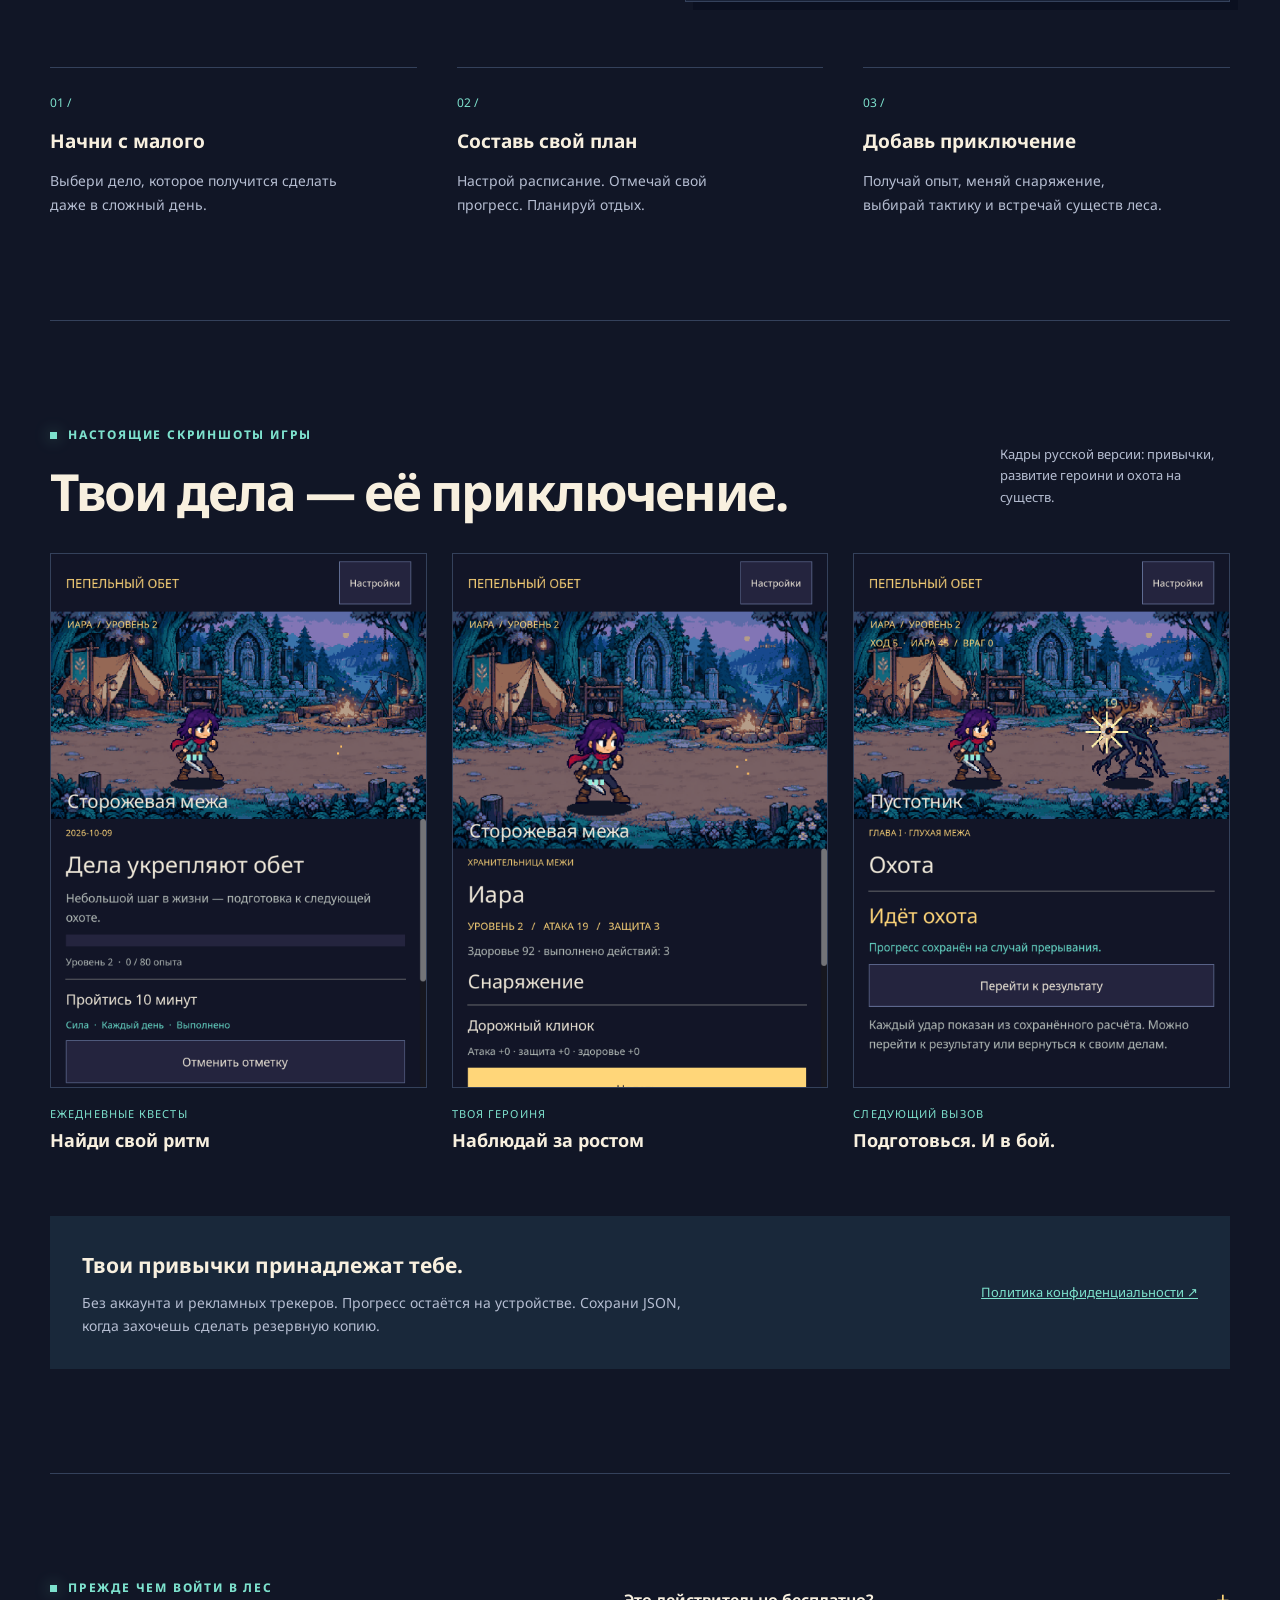
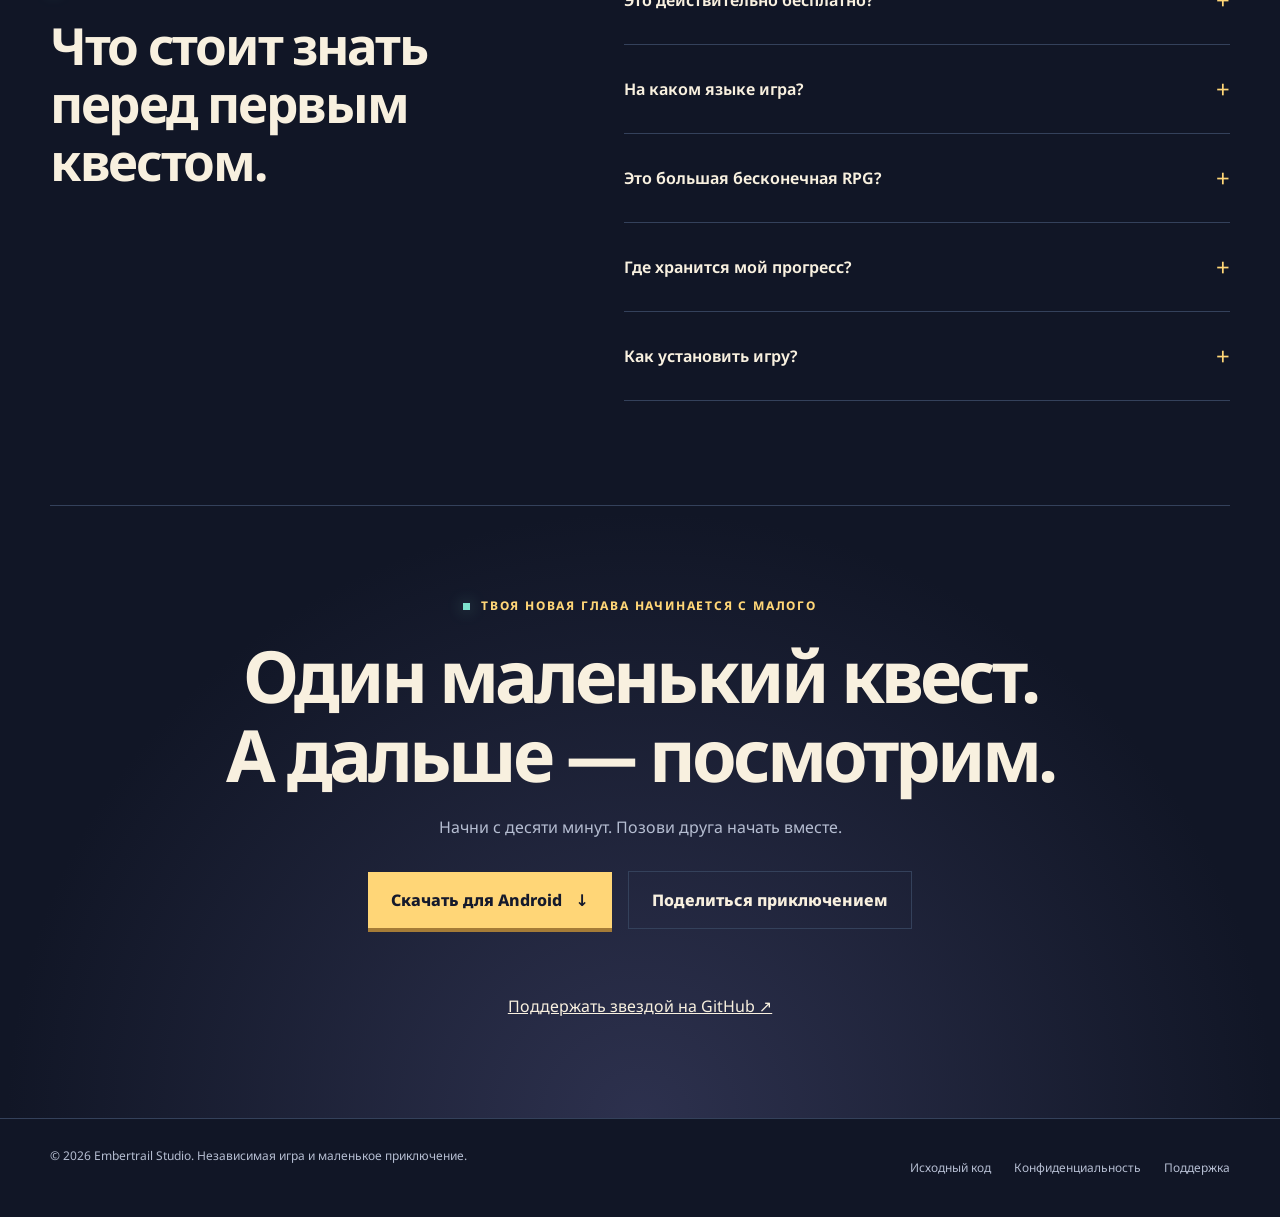
==== commit 2184de43: "Show English UI previews on EN site and Russian screenshots on RU site" ====
--- a/docs/ru/index.html
+++ b/docs/ru/index.html
@@ -21,10 +21,10 @@
 <button type="button" class="quest" aria-pressed="false"><span class="quest-mark" aria-hidden="true">✓</span><span><strong>Навести небольшой порядок</strong><em>Ремесло</em></span><span class="xp">+20 XP</span></button>
 <div class="progress-top"><span>ПОДГОТОВКА</span><strong id="xp-value" aria-live="polite">0 / 60 XP</strong></div><div class="xp-bar" role="progressbar" aria-label="Подготовка" aria-valuemin="0" aria-valuemax="60" aria-valuenow="0"><div class="xp-fill"></div></div><p class="demo-note">Только интерактивный пример. Данные не сохраняются и не отправляются.</p></div></div>
 <div class="steps"><div><span class="step-number">01 /</span><h3>Начни с малого</h3><p>Выбери дело, которое получится сделать даже в сложный день.</p></div><div><span class="step-number">02 /</span><h3>Составь свой план</h3><p>Настрой расписание. Отмечай свой прогресс. Планируй отдых.</p></div><div><span class="step-number">03 /</span><h3>Добавь приключение</h3><p>Получай опыт, меняй снаряжение, выбирай тактику и встречай существ леса.</p></div></div></section>
-<section class="section" id="screens"><div class="gallery-head" lang="ru"><div><div class="eyebrow">НАСТОЯЩИЕ СКРИНШОТЫ ИГРЫ</div><h2>Твои дела — её приключение.</h2></div><p>Русский интерфейс: привычки, развитие героини и охота на существ.</p></div><div class="screens" lang="ru">
-<button class="screen" data-image="../site-assets/screen-habits.png" aria-label="Привычки на каждый день"><figure><img src="../site-assets/screen-habits.png" width="1080" height="1920" loading="lazy" alt="Планировщик привычек с русским интерфейсом"></figure><small>ПРИВЫЧКИ НА КАЖДЫЙ ДЕНЬ</small><b>Маленькие шаги — реальный прогресс</b></button>
-<button class="screen" data-image="../site-assets/screen-hero.png" aria-label="Иара и её снаряжение"><figure><img src="../site-assets/screen-hero.png" width="1080" height="1920" loading="lazy" alt="Иара, уровень героя и снаряжение на русском"></figure><small>ГЕРОЙ И СНАРЯЖЕНИЕ</small><b>Развивай Иару</b></button>
-<button class="screen" data-image="../site-assets/screen-battle.png" aria-label="Охота на существ"><figure><img src="../site-assets/screen-battle.png" width="1080" height="1920" loading="lazy" alt="Охота на Пустотника с русским интерфейсом"></figure><small>ОХОТА НА СУЩЕСТВ</small><b>Готовься и побеждай</b></button></div>
+<section class="section" id="screens"><div class="gallery-head" lang="ru"><div><div class="eyebrow">НАСТОЯЩИЕ СКРИНШОТЫ ИГРЫ</div><h2>Твои дела — её приключение.</h2></div><p>Кадры русской версии: привычки, развитие героини и охота на существ.</p></div><div class="screens" lang="ru">
+<button class="screen" data-image="../site-assets/screen-habits.png" aria-label="Ежедневные квесты"><figure><img src="../site-assets/screen-habits.png" width="1080" height="1920" loading="lazy" alt="Планировщик привычек с русским интерфейсом"></figure><small>ЕЖЕДНЕВНЫЕ КВЕСТЫ</small><b>Найди свой ритм</b></button>
+<button class="screen" data-image="../site-assets/screen-hero.png" aria-label="Твоя героиня"><figure><img src="../site-assets/screen-hero.png" width="1080" height="1920" loading="lazy" alt="Иара, уровень героя и снаряжение на русском"></figure><small>ТВОЯ ГЕРОИНЯ</small><b>Наблюдай за ростом</b></button>
+<button class="screen" data-image="../site-assets/screen-battle.png" aria-label="Бой"><figure><img src="../site-assets/screen-battle.png" width="1080" height="1920" loading="lazy" alt="Охота на Пустотника с русским интерфейсом"></figure><small>СЛЕДУЮЩИЙ ВЫЗОВ</small><b>Подготовься. И в бой.</b></button></div>
 <div class="privacy-strip"><div><h3>Твои привычки принадлежат тебе.</h3><p>Без аккаунта и рекламных трекеров. Прогресс остаётся на устройстве. Сохрани JSON, когда захочешь сделать резервную копию.</p></div><a href="../rustore/privacy-policy.html">Политика конфиденциальности ↗</a></div></section>
 <section class="section faq-grid" id="faq"><div><div class="eyebrow">ПРЕЖДЕ ЧЕМ ВОЙТИ В ЛЕС</div><h2>Что стоит знать<br>перед первым квестом.</h2></div><div>
 <details><summary>Это действительно бесплатно?</summary><p>Да. В этой версии нет рекламы, подписок и встроенных покупок.</p></details>
